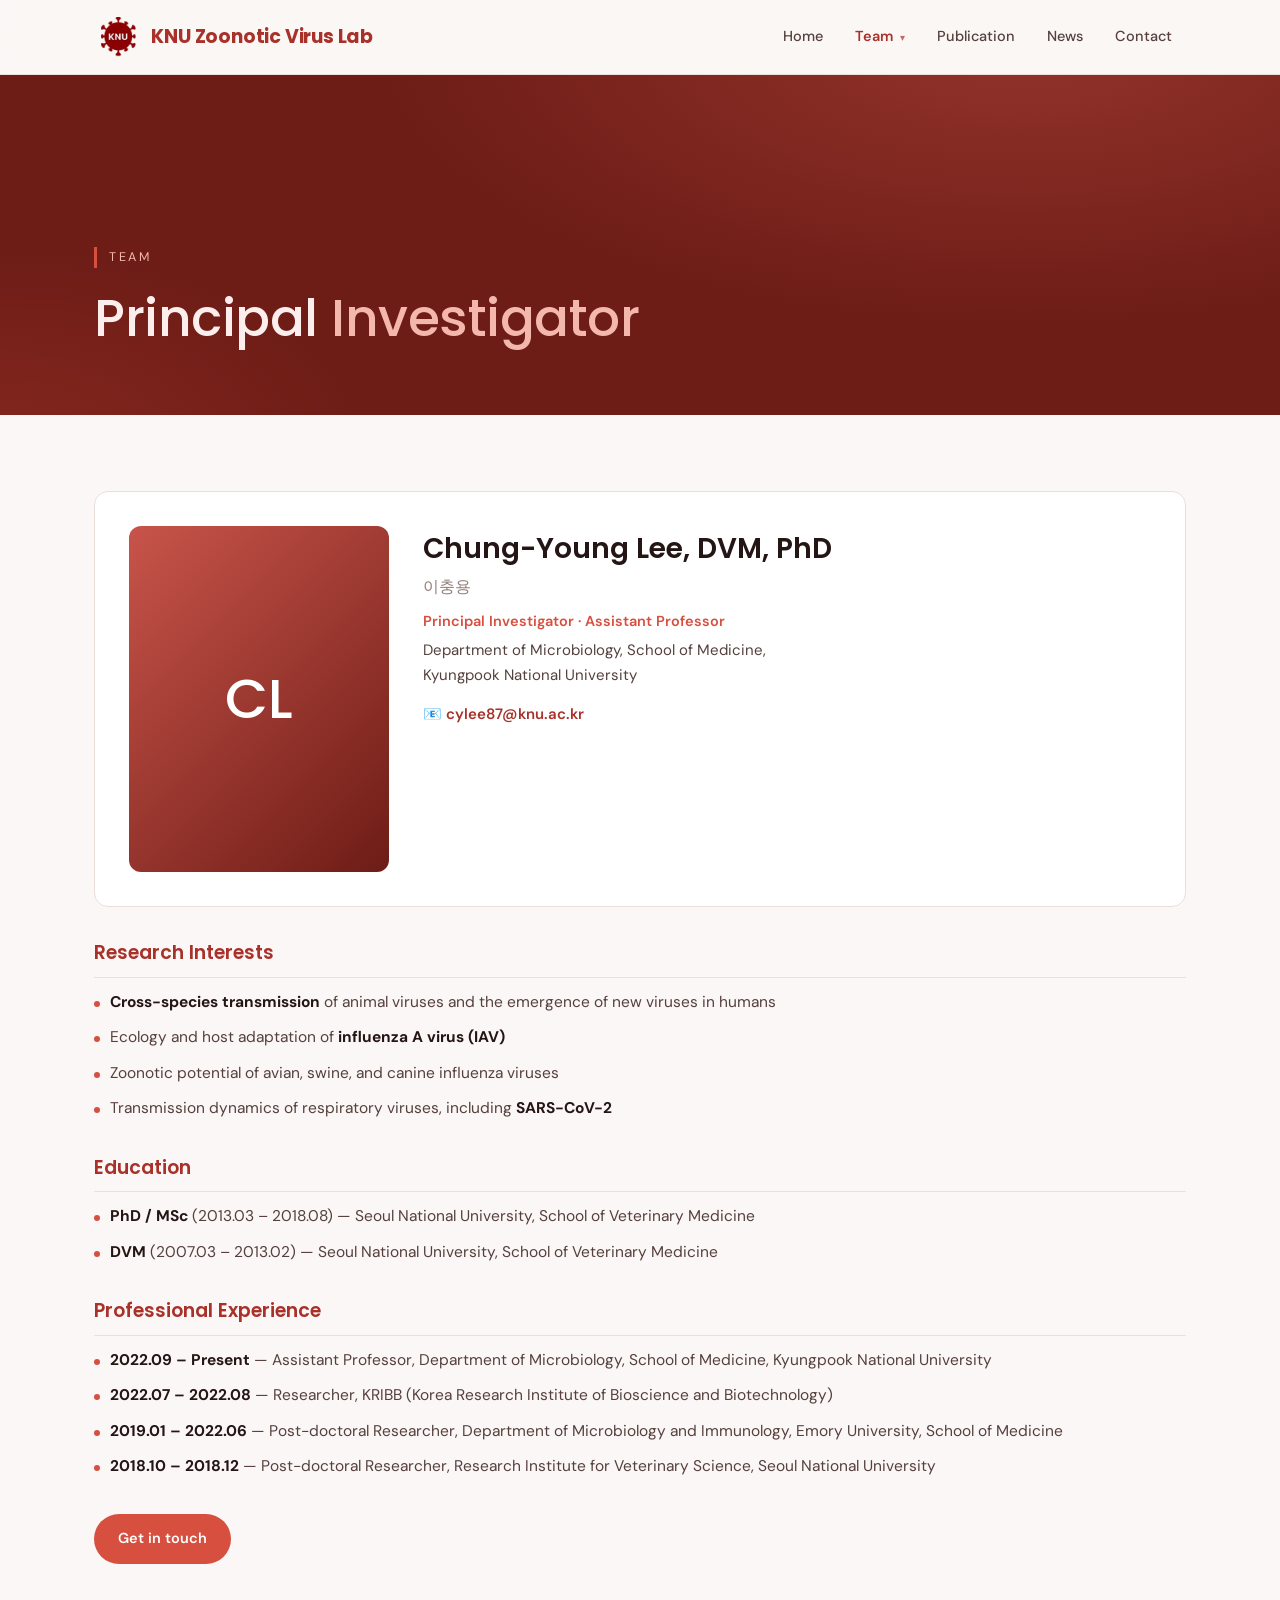
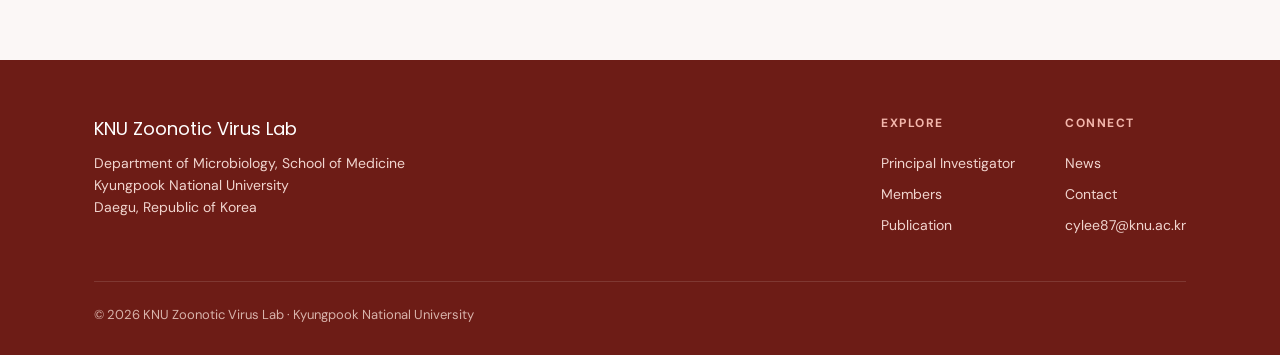
==== about.html @ 6f629515 "Add files via upload" ====
<!DOCTYPE html>
<html lang="en">
<head>
<meta charset="UTF-8">
<meta name="viewport" content="width=device-width, initial-scale=1">
<title>Principal Investigator · KNU Zoonotic Virus Lab</title>
<meta name="description" content="Chung-Young Lee, DVM, PhD — Principal Investigator of the KNU Zoonotic Virus Lab, Department of Microbiology, School of Medicine, Kyungpook National University.">
<link rel="preconnect" href="https://fonts.googleapis.com">
<link rel="preconnect" href="https://fonts.gstatic.com" crossorigin>
<link href="https://fonts.googleapis.com/css2?family=DM+Sans:opsz,wght@9..40,400;9..40,500;9..40,600;9..40,700&family=Poppins:wght@500;600;700&display=swap" rel="stylesheet">
<link rel="icon" type="image/x-icon" href="assets/img/favicon.ico">
<link rel="stylesheet" href="assets/css/styles.css">
</head>
<body>

<header class="site-header">
  <div class="wrap nav">
    <a class="brand" href="index.html">
      <img class="logo" src="assets/img/logo.avif" alt="KNU Zoonotic Virus Lab">
      <span class="brand-name">KNU Zoonotic Virus Lab</span>
    </a>
    <button class="nav-toggle" aria-label="Menu"><span></span><span></span><span></span></button>
    <ul class="nav-links">
      <li><a href="index.html">Home</a></li>
      <li class="has-dropdown">
        <a href="#" class="dropdown-toggle active" aria-haspopup="true" aria-expanded="false">Team <span class="caret" aria-hidden="true">&#9662;</span></a>
        <ul class="dropdown">
          <li><a href="about.html" class="active">Principal Investigator</a></li>
          <li><a href="people.html">Members</a></li>
        </ul>
      </li>
      <li><a href="publications.html">Publication</a></li>
      <li><a href="news.html">News</a></li>
      <li><a href="contact.html">Contact</a></li>
    </ul>
  </div>
</header>

<section class="hero" style="padding-bottom:0">
  <div class="wrap" style="padding-bottom:70px">
    <span class="eyebrow">Team</span>
    <h1 style="font-size:clamp(30px,4.6vw,52px)">Principal <em>Investigator</em></h1>
  </div>
</section>

<section>
  <div class="wrap">
    <div class="pi-card reveal">
      <!-- 사진을 넣으려면 assets/img/pi.jpg 로 저장하고 아래 주석을 사용하세요. -->
      <!-- <div class="pi-photo"><img src="assets/img/pi.jpg" alt="Chung-Young Lee"></div> -->
      <div class="pi-photo">CL</div>
      <div class="pi-info">
        <h2>Chung-Young Lee, DVM, PhD</h2>
        <div class="pi-ko">이충용</div>
        <div class="pi-role">Principal Investigator · Assistant Professor</div>
        <div class="pi-aff">Department of Microbiology, School of Medicine,<br>Kyungpook National University</div>
        <div class="pi-contact">
          <span>📧 <a href="mailto:cylee87@knu.ac.kr">cylee87@knu.ac.kr</a></span>
        </div>
      </div>
    </div>

    <div class="pi-block reveal">
      <h3>Research Interests</h3>
      <ul>
        <li><b>Cross-species transmission</b> of animal viruses and the emergence of new viruses in humans</li>
        <li>Ecology and host adaptation of <b>influenza A virus (IAV)</b></li>
        <li>Zoonotic potential of avian, swine, and canine influenza viruses</li>
        <li>Transmission dynamics of respiratory viruses, including <b>SARS-CoV-2</b></li>
      </ul>
    </div>

    <div class="pi-block reveal">
      <h3>Education</h3>
      <ul>
        <li><b>PhD / MSc</b> (2013.03 – 2018.08) — Seoul National University, School of Veterinary Medicine</li>
        <li><b>DVM</b> (2007.03 – 2013.02) — Seoul National University, School of Veterinary Medicine</li>
      </ul>
    </div>

    <div class="pi-block reveal">
      <h3>Professional Experience</h3>
      <ul>
        <li><b>2022.09 – Present</b> — Assistant Professor, Department of Microbiology, School of Medicine, Kyungpook National University</li>
        <li><b>2022.07 – 2022.08</b> — Researcher, KRIBB (Korea Research Institute of Bioscience and Biotechnology)</li>
        <li><b>2019.01 – 2022.06</b> — Post-doctoral Researcher, Department of Microbiology and Immunology, Emory University, School of Medicine</li>
        <li><b>2018.10 – 2018.12</b> — Post-doctoral Researcher, Research Institute for Veterinary Science, Seoul National University</li>
      </ul>
    </div>

    <p style="margin-top:34px" class="reveal"><a class="btn btn-primary" href="contact.html">Get in touch</a></p>
  </div>
</section>

<footer class="site-footer">
  <div class="wrap">
    <div class="footer-top">
      <div class="footer-brand">
        <div class="name">KNU Zoonotic Virus Lab</div>
        <p>Department of Microbiology, School of Medicine</p>
        <p>Kyungpook National University</p>
        <p>Daegu, Republic of Korea</p>
      </div>
      <div class="footer-links">
        <div class="footer-col">
          <h5>Explore</h5>
          <a href="about.html">Principal Investigator</a>
          <a href="people.html">Members</a>
          <a href="publications.html">Publication</a>
        </div>
        <div class="footer-col">
          <h5>Connect</h5>
          <a href="news.html">News</a>
          <a href="contact.html">Contact</a>
          <a href="mailto:cylee87@knu.ac.kr">cylee87@knu.ac.kr</a>
        </div>
      </div>
    </div>
    <div class="footer-bottom">
      <span>© <span data-year>2026</span> KNU Zoonotic Virus Lab · Kyungpook National University</span>
    </div>
  </div>
</footer>

<script src="assets/js/main.js"></script>
</body>
</html>
---- assets/css/styles.css ----
/* ===========================================================
   KNU Zoonotic Virus Lab (인수공통감염병바이러스 실험실)
   Kyungpook National University — shared styles
   Aesthetic: clean scientific / KNU crimson
   =========================================================== */

:root {
  --paper: #fbf7f6;
  --paper-2: #f4ebe9;
  --ink: #241615;
  --ink-soft: #55403d;
  --muted: #927d79;
  --primary: #a8322a;      /* deep crimson */
  --primary-dk: #6d1c16;   /* dark maroon */
  --primary-lt: #c8544a;   /* mid red */
  --accent: #d64f3f;       /* bright warm red */
  --hi: #f3b7ac;           /* light warm highlight */
  --line: #ecdedb;
  --white: #ffffff;
  --shadow: 0 18px 40px -24px rgba(150, 40, 32, 0.45);
  --radius: 14px;
  --maxw: 1140px;
  --display: "Poppins", system-ui, sans-serif;
  --sans: "DM Sans", system-ui, sans-serif;
}

* { box-sizing: border-box; margin: 0; padding: 0; }

html { scroll-behavior: smooth; }

body {
  font-family: var(--sans);
  color: var(--ink);
  background: var(--paper);
  line-height: 1.65;
  -webkit-font-smoothing: antialiased;
  overflow-x: hidden;
}

a { color: inherit; text-decoration: none; }
img { max-width: 100%; display: block; }

.wrap { width: 100%; max-width: var(--maxw); margin: 0 auto; padding: 0 24px; }

/* ---------- Header / Nav ---------- */
.site-header {
  position: sticky; top: 0; z-index: 100;
  background: rgba(251, 247, 246, 0.9);
  backdrop-filter: saturate(140%) blur(10px);
  border-bottom: 1px solid var(--line);
}
.nav {
  display: flex; align-items: center; justify-content: space-between;
  height: 74px;
}
.brand { display: flex; align-items: center; gap: 12px; }
.brand img.logo { height: 40px; width: auto; }
.brand .brand-name {
  font-family: var(--display); font-weight: 700; font-size: 19px;
  letter-spacing: -.2px; color: var(--primary); white-space: nowrap;
}
@media (max-width: 560px) { .brand .brand-name { font-size: 16px; } }
.brand .name { font-family: var(--display); font-weight: 600; font-size: 16px; line-height: 1.15; letter-spacing: .2px; }
.brand .name small { display: block; font-family: var(--sans); font-weight: 400; font-size: 11px; color: var(--muted); letter-spacing: .5px; text-transform: uppercase; }

.nav-links { display: flex; align-items: center; gap: 4px; list-style: none; }
.nav-links a {
  display: inline-block; padding: 9px 14px; border-radius: 8px;
  font-size: 14.5px; font-weight: 500; color: var(--ink-soft);
  transition: background .18s, color .18s;
}
.nav-links a:hover { background: var(--paper-2); color: var(--primary); }
.nav-links a.active { color: var(--primary); font-weight: 600; }

/* ---------- Nav dropdown (Teams) ---------- */
.has-dropdown { position: relative; }
.dropdown-toggle { cursor: pointer; }
.dropdown-toggle .caret { font-size: 10px; margin-left: 3px; opacity: .7; transition: transform .2s; }
.dropdown {
  position: absolute; top: calc(100% + 10px); left: 0;
  min-width: 230px; list-style: none;
  background: var(--primary-dk); border-radius: 12px; padding: 8px;
  box-shadow: 0 24px 50px -20px rgba(60, 16, 12, 0.5);
  opacity: 0; visibility: hidden; transform: translateY(6px);
  transition: opacity .18s, transform .18s, visibility .18s; z-index: 200;
}
.has-dropdown:hover .dropdown,
.has-dropdown:focus-within .dropdown,
.has-dropdown.open .dropdown { opacity: 1; visibility: visible; transform: translateY(0); }
.has-dropdown:hover .caret,
.has-dropdown.open .caret { transform: rotate(180deg); }
.dropdown li + li { border-top: 1px solid rgba(255,255,255,.1); }
.dropdown a {
  display: block; padding: 14px 16px; border-radius: 8px;
  font-size: 15px; font-weight: 500; color: #f2ded9; white-space: nowrap;
}
.dropdown a:hover { background: rgba(255,255,255,.08); color: #fff; }
.dropdown a.active { color: #fff; font-weight: 600; }

.nav-toggle {
  display: none; background: none; border: 0; cursor: pointer;
  width: 42px; height: 42px; border-radius: 9px;
}
.nav-toggle span { display: block; width: 22px; height: 2px; background: var(--ink); margin: 4px auto; transition: .25s; }

/* ---------- Hero ---------- */
.hero {
  position: relative; overflow: hidden;
  background:
    radial-gradient(1100px 480px at 80% -10%, color-mix(in srgb, var(--primary-lt) 42%, transparent), transparent 60%),
    radial-gradient(700px 380px at 0% 110%, color-mix(in srgb, var(--accent) 22%, transparent), transparent 55%),
    var(--primary-dk);
  color: #fbeeec;
}
.hero .wrap { position: relative; z-index: 2; padding: 92px 24px 104px; }
.hero .eyebrow {
  display: inline-block; font-size: 12.5px; letter-spacing: 2.5px;
  text-transform: uppercase; color: var(--hi); margin-bottom: 22px;
  border-left: 3px solid var(--accent); padding-left: 12px;
}
.hero h1 {
  font-family: var(--display); font-weight: 500;
  font-size: clamp(34px, 5.4vw, 60px); line-height: 1.06;
  letter-spacing: -.5px; max-width: 20ch;
}
.hero h1 em { font-style: normal; color: var(--hi); }
.hero .subko {
  margin-top: 14px; font-family: var(--sans); font-weight: 600;
  font-size: clamp(18px, 2.4vw, 24px); color: #f3d3cd; letter-spacing: 1px;
}
.hero p.lead {
  margin-top: 24px; max-width: 60ch; font-size: 17.5px;
  color: #f1d5cf;
}
.hero p.lead + p.lead { margin-top: 14px; }
.hero-cta { margin-top: 36px; display: flex; gap: 14px; flex-wrap: wrap; }

/* decorative helix / neuron lines */
.helix {
  position: absolute; inset: 0; z-index: 1; opacity: .5;
  pointer-events: none; color: var(--hi);
}

.btn {
  display: inline-flex; align-items: center; gap: 8px;
  padding: 13px 24px; border-radius: 999px; font-weight: 600; font-size: 14.5px;
  transition: transform .15s, box-shadow .15s, background .15s;
}
.btn-primary { background: var(--accent); color: #fff; }
.btn-primary:hover { transform: translateY(-2px); box-shadow: 0 12px 24px -12px rgba(150,40,32,.55); }
.btn-ghost { border: 1px solid rgba(255,255,255,.4); color: #fbeeec; }
.btn-ghost:hover { background: rgba(255,255,255,.1); }

/* ---------- Split hero (home) ---------- */
.hero-split {
  position: relative; overflow: hidden;
  background:
    linear-gradient(180deg, var(--white), var(--paper));
}
.hero-split::before {
  content: ""; position: absolute; inset: 0; z-index: 0; pointer-events: none;
  background-image:
    linear-gradient(color-mix(in srgb, var(--primary) 6%, transparent) 1px, transparent 1px),
    linear-gradient(90deg, color-mix(in srgb, var(--primary) 6%, transparent) 1px, transparent 1px);
  background-size: 46px 46px;
  -webkit-mask-image: radial-gradient(120% 80% at 50% 0%, #000 40%, transparent 90%);
  mask-image: radial-gradient(120% 80% at 50% 0%, #000 40%, transparent 90%);
}
.hero-split-inner {
  position: relative; z-index: 1;
  display: grid; grid-template-columns: 1.15fr 0.85fr; gap: 56px;
  align-items: center; padding: 84px 24px 96px;
}
.hero-copy .eyebrow {
  display: inline-block; font-size: 12.5px; letter-spacing: 2px;
  text-transform: uppercase; font-weight: 600; color: var(--primary-lt);
  background: color-mix(in srgb, var(--primary-lt) 12%, transparent);
  border-radius: 999px; padding: 8px 16px; margin-bottom: 24px;
}
.hero-copy h1 {
  font-family: var(--display); font-weight: 700;
  font-size: clamp(34px, 5vw, 58px); line-height: 1.05;
  letter-spacing: -.5px; color: var(--ink); max-width: 14ch;
}
.hero-copy h1 .grad {
  background: linear-gradient(100deg, var(--primary-lt) 15%, #d64f3f 95%);
  -webkit-background-clip: text; background-clip: text; color: transparent;
}
.hero-copy .subko {
  margin-top: 14px; font-family: var(--sans); font-weight: 600;
  font-size: clamp(19px, 2.4vw, 26px); color: var(--muted); letter-spacing: 1px;
}
.hero-copy p.lead { margin-top: 22px; max-width: 52ch; font-size: 17.5px; color: var(--ink-soft); }
.hero-copy p.lead + p.lead { margin-top: 14px; }

.hero-panel {
  background: var(--white); border: 1px solid var(--line);
  border-radius: 18px; padding: 12px;
  box-shadow: 0 30px 60px -30px rgba(150, 40, 32, 0.35);
}
.ql-row {
  display: flex; align-items: center; justify-content: space-between; gap: 16px;
  padding: 20px 22px; border-radius: 12px;
  font-size: 17px; font-weight: 600; color: var(--ink);
  transition: background .18s, color .18s, transform .18s;
}
.ql-row + .ql-row { border-top: 1px solid var(--line); }
.ql-row .arw { color: var(--muted); font-size: 18px; transition: transform .18s, color .18s; }
.ql-row:hover { background: var(--paper-2); }
.ql-row:hover .arw { transform: translateX(4px); color: var(--primary); }
.ql-row.active {
  background: linear-gradient(100deg, var(--primary) 0%, #c8544a 100%);
  color: #fff; border-top-color: transparent;
}
.ql-row.active + .ql-row { border-top-color: transparent; }
.ql-row.active .arw { color: rgba(255,255,255,.85); }
.ql-row.active:hover { transform: translateY(-1px); }

/* ---------- Sections ---------- */
section { padding: 76px 0; }
.section-head { margin-bottom: 40px; max-width: 64ch; }
.section-head .kicker {
  font-size: 12.5px; letter-spacing: 2.2px; text-transform: uppercase;
  color: var(--accent); font-weight: 600;
}
.section-head h2 {
  font-family: var(--display); font-weight: 500; letter-spacing: -.4px;
  font-size: clamp(26px, 3.6vw, 40px); line-height: 1.12; margin-top: 10px;
}
.section-head p { margin-top: 14px; color: var(--ink-soft); font-size: 17px; }
.alt-bg { background: var(--paper-2); }

/* ---------- Cards / grids ---------- */
.grid { display: grid; gap: 22px; }
.grid-3 { grid-template-columns: repeat(3, 1fr); }
.grid-2 { grid-template-columns: repeat(2, 1fr); }

.card {
  background: var(--white); border: 1px solid var(--line);
  border-radius: var(--radius); padding: 28px;
  transition: transform .18s, box-shadow .18s, border-color .18s;
}
.card:hover { transform: translateY(-4px); box-shadow: var(--shadow); border-color: transparent; }
.card .icon {
  width: 52px; height: 52px; border-radius: 14px; margin-bottom: 20px;
  display: grid; place-items: center;
}
.card .icon svg { width: 26px; height: 26px; }
.card .icon.i-indigo { background: #fbeae7; color: #c8544a; }
.card .icon.i-green  { background: #fdeee0; color: #d97a2f; }
.card .icon.i-blue   { background: #e9f1fb; color: var(--primary-lt); }
.card h3 { font-family: var(--display); font-weight: 600; font-size: 20px; margin-bottom: 10px; }
.card .num { font-family: var(--display); font-size: 13px; color: var(--accent); font-weight: 600; letter-spacing: 1px; }
.card p { color: var(--ink-soft); font-size: 15px; }

/* ---------- Quick links (home) ---------- */
.quick-links { display: flex; flex-wrap: wrap; gap: 12px; margin-top: 36px; }
.quick-links a {
  display: inline-flex; align-items: center; gap: 8px;
  font-size: 14.5px; font-weight: 600; color: #fbeeec;
  border: 1px solid rgba(255,255,255,.28); border-radius: 999px;
  padding: 9px 18px; transition: background .18s, border-color .18s;
}
.quick-links a:hover { background: rgba(255,255,255,.12); border-color: rgba(255,255,255,.5); }
.quick-links a .arw { color: var(--hi); }

/* ---------- About / prose blocks ---------- */
.prose-block { margin-bottom: 14px; }
.prose-block h3 { font-family: var(--display); font-weight: 600; color: var(--primary); font-size: 22px; margin-bottom: 8px; }
.prose-block p { color: var(--ink-soft); font-size: 16.5px; }
.focus-list { list-style: none; display: grid; gap: 14px; }
.focus-list li {
  background: var(--white); border: 1px solid var(--line); border-left: 4px solid var(--primary);
  border-radius: 10px; padding: 16px 20px; font-size: 15.5px; color: var(--ink-soft);
}
.focus-list li b { color: var(--ink); }

/* ---------- PI profile ---------- */
.pi-card {
  display: grid; grid-template-columns: 260px 1fr; gap: 34px;
  background: var(--white); border: 1px solid var(--line);
  border-radius: var(--radius); padding: 34px; align-items: start;
}
.pi-photo {
  aspect-ratio: 3/4; border-radius: 12px; overflow: hidden;
  background: linear-gradient(135deg, var(--primary-lt), var(--primary-dk));
  display: grid; place-items: center; color: #fff;
  font-family: var(--display); font-size: 56px; font-weight: 500;
}
.pi-photo img { width: 100%; height: 100%; object-fit: cover; }
.pi-info h2 { font-family: var(--display); font-weight: 600; font-size: 28px; }
.pi-info .pi-ko { color: var(--muted); font-size: 16px; margin-top: 2px; }
.pi-info .pi-role { color: var(--accent); font-weight: 600; font-size: 14.5px; margin: 10px 0 4px; }
.pi-info .pi-aff { color: var(--ink-soft); font-size: 15px; }
.pi-info .pi-contact { margin-top: 14px; display: grid; gap: 4px; font-size: 15px; }
.pi-info .pi-contact a { color: var(--primary); font-weight: 600; }
.pi-block { margin-top: 30px; }
.pi-block h3 {
  font-family: var(--display); font-weight: 600; color: var(--primary);
  font-size: 19px; margin-bottom: 12px;
  padding-bottom: 8px; border-bottom: 1px solid var(--line);
}
.pi-block ul { list-style: none; display: grid; gap: 10px; }
.pi-block ul li { font-size: 15.5px; color: var(--ink-soft); padding-left: 16px; position: relative; }
.pi-block ul li::before { content: ""; position: absolute; left: 0; top: 11px; width: 6px; height: 6px; border-radius: 50%; background: var(--accent); }
.pi-block ul li b { color: var(--ink); }

/* ---------- Members ---------- */
.member-section-title {
  font-family: var(--display); font-weight: 600; font-size: 22px;
  color: var(--primary); margin: 44px 0 22px; display: flex; align-items: center; gap: 10px;
}
.member-section-title:first-child { margin-top: 0; }
.member-grid { display: grid; grid-template-columns: repeat(3,1fr); gap: 22px; }
.member {
  background: var(--white); border: 1px solid var(--line); border-radius: var(--radius);
  overflow: hidden; transition: transform .18s, box-shadow .18s;
}
.member:hover { transform: translateY(-4px); box-shadow: var(--shadow); }
.member .photo {
  aspect-ratio: 1/1; display: grid; place-items: center;
  background: linear-gradient(135deg, var(--primary-lt), var(--primary-dk));
  color: #fff; font-family: var(--display); font-size: 44px; font-weight: 500;
}
.member .photo img { width: 100%; height: 100%; object-fit: cover; }
.member .body { padding: 20px; }
.member .body h4 { font-family: var(--display); font-size: 19px; font-weight: 600; }
.member .role { color: var(--accent); font-weight: 600; font-size: 13.5px; margin: 2px 0 10px; }
.member .body p { font-size: 13.5px; color: var(--ink-soft); line-height: 1.5; }
.member .body a { color: var(--primary); font-weight: 600; word-break: break-all; }
.member ul { list-style: none; margin-top: 10px; display: grid; gap: 4px; }
.member ul li { font-size: 12.8px; color: var(--muted); padding-left: 12px; position: relative; }
.member ul li::before { content: "\00B7"; position: absolute; left: 0; color: var(--accent); }

.alumni-box { background: var(--white); border: 1px solid var(--line); border-radius: var(--radius); padding: 26px 30px; }
.alumni-box li { padding: 8px 0; border-bottom: 1px dashed var(--line); font-size: 15px; color: var(--ink-soft); list-style: none; }
.alumni-box li:last-child { border: 0; }

/* ---------- Publications ---------- */
.pub-note { font-size: 14px; color: var(--muted); margin-bottom: 28px; }
.pub-year {
  font-family: var(--display); font-weight: 600; font-size: 24px; color: var(--primary);
  margin: 40px 0 6px; padding-bottom: 8px; border-bottom: 2px solid var(--line);
}
.pub-year:first-of-type { margin-top: 0; }
.pub-list { list-style: none; }
.pub {
  display: grid; grid-template-columns: 54px 1fr; gap: 20px;
  padding: 22px 0; border-bottom: 1px solid var(--line);
}
.pub .idx {
  font-family: var(--display); font-size: 24px; color: var(--accent); font-weight: 500; line-height: 1;
}
.pub h3 { font-family: var(--display); font-weight: 600; font-size: 18px; line-height: 1.35; margin-bottom: 8px; }
.pub h3 a:hover { color: var(--primary); text-decoration: underline; }
.pub .authors { font-size: 14px; color: var(--ink-soft); }
.pub .authors b { color: var(--ink); }
.pub .meta { margin-top: 8px; display: flex; flex-wrap: wrap; gap: 8px; align-items: center; }
.pub .venue { font-size: 13px; font-weight: 600; color: var(--primary); background: var(--paper-2); padding: 3px 12px; border-radius: 999px; }
.pub .impact { font-size: 12.5px; font-weight: 600; padding: 3px 11px; border-radius: 999px; }
.pub .impact-high { color: #2f9e78; background: #e8f6f0; }   /* IF ≥ 5 */
.pub .impact-low  { color: #c8544a; background: #fbeae7; }   /* IF < 5 */

/* ---------- Pagination ---------- */
.pager { display: flex; justify-content: center; align-items: center; gap: 6px; margin-top: 46px; flex-wrap: wrap; }
.pager a, .pager span {
  min-width: 42px; height: 42px; padding: 0 14px;
  display: inline-flex; align-items: center; justify-content: center;
  font-size: 14px; font-weight: 600; border-radius: 10px;
  border: 1px solid var(--line); background: var(--white); color: var(--ink-soft);
  transition: border-color .15s, color .15s, background .15s;
}
.pager a:hover { border-color: var(--primary); color: var(--primary); }
.pager .current { background: var(--primary); color: #fff; border-color: var(--primary); }
.pager .disabled { opacity: .4; }

/* ---------- Contact ---------- */
.contact-grid { display: grid; grid-template-columns: 1.1fr 1fr; gap: 40px; align-items: start; }
.contact-item { display: flex; gap: 14px; padding: 16px 0; border-bottom: 1px solid var(--line); }
.contact-item .ic { font-size: 22px; flex: none; }
.contact-item .k { font-size: 12.5px; text-transform: uppercase; letter-spacing: 1.4px; color: var(--muted); }
.contact-item .v { font-size: 16px; color: var(--ink); }
.contact-item .v a { color: var(--primary); font-weight: 600; }
.map-card { border-radius: var(--radius); overflow: hidden; border: 1px solid var(--line); min-height: 320px; }
.map-card iframe { width: 100%; height: 100%; min-height: 320px; border: 0; }

/* ---------- Footer ---------- */
.site-footer {
  background: var(--primary-dk); color: #f1d5cf; padding: 54px 0 30px; margin-top: 20px;
}
.footer-top { display: flex; justify-content: space-between; gap: 30px; flex-wrap: wrap; }
.footer-brand { max-width: 420px; }
.footer-brand .name { font-family: var(--display); font-size: 18px; color: #fff; margin-bottom: 8px; white-space: nowrap; }
.footer-brand p { font-size: 14px; line-height: 1.6; }
.footer-links { display: flex; gap: 50px; flex-wrap: wrap; }
.footer-col h5 { font-size: 12px; letter-spacing: 1.5px; text-transform: uppercase; color: var(--hi); margin-bottom: 14px; }
.footer-col a { display: block; font-size: 14px; padding: 4px 0; color: #f1d5cf; }
.footer-col a:hover { color: #fff; }
.footer-bottom {
  margin-top: 40px; padding-top: 22px; border-top: 1px solid rgba(255,255,255,.12);
  display: flex; justify-content: space-between; gap: 16px; flex-wrap: wrap;
  font-size: 13px; color: #d8b3ab;
}

/* ---------- Reveal animation ---------- */
.reveal { opacity: 0; transform: translateY(18px); transition: opacity .6s ease, transform .6s ease; }
.reveal.in { opacity: 1; transform: none; }

/* ---------- Responsive ---------- */
@media (max-width: 900px) {
  .grid-3, .member-grid { grid-template-columns: repeat(2,1fr); }
  .contact-grid { grid-template-columns: 1fr; }
  .pi-card { grid-template-columns: 200px 1fr; gap: 26px; }
}
@media (max-width: 720px) {
  .nav-toggle { display: block; }
  .nav-links {
    position: absolute; top: 74px; left: 0; right: 0;
    flex-direction: column; align-items: stretch; gap: 0;
    background: var(--paper); border-bottom: 1px solid var(--line);
    padding: 8px 16px 16px; display: none;
  }
  .nav-links.open { display: flex; }
  .nav-links a { padding: 12px 10px; border-radius: 8px; }
  /* dropdown becomes an inline, expandable sub-list on mobile */
  .dropdown {
    position: static; min-width: 0; opacity: 1; visibility: visible;
    transform: none; box-shadow: none; background: transparent;
    padding: 0 0 4px 12px; display: none;
  }
  .has-dropdown.open .dropdown { display: block; }
  .dropdown li + li { border-top: 0; }
  .dropdown a { color: var(--ink-soft); padding: 10px 10px; }
  .dropdown a:hover { background: var(--paper-2); color: var(--primary); }
  .dropdown a.active { color: var(--primary); }
  .grid-3, .grid-2, .member-grid { grid-template-columns: 1fr; }
  .pi-card { grid-template-columns: 1fr; }
  .pi-photo { max-width: 220px; }
  .footer-top { flex-direction: column; }
  section { padding: 56px 0; }
  .brand .name { font-size: 14px; }
  .brand img.logo { height: 34px; }
}

/* ---------- News (card grid) ---------- */
.news-grid { display: grid; grid-template-columns: repeat(2, 1fr); gap: 26px; }
.news-card {
  background: var(--white); border: 1px solid var(--line);
  border-radius: var(--radius); overflow: hidden;
  display: flex; flex-direction: column;
  transition: transform .18s, box-shadow .18s, border-color .18s;
}
.news-card:hover { transform: translateY(-5px); box-shadow: var(--shadow); border-color: transparent; }
.news-card .thumb {
  position: relative; aspect-ratio: 16/10;
  background: var(--primary-dk) center/cover no-repeat;
  display: flex; align-items: flex-end;
}
.news-card .thumb::after {
  content: ""; position: absolute; inset: 0;
  background: linear-gradient(180deg, rgba(60,16,12,.05) 0%, rgba(60,16,12,.30) 45%, rgba(60,16,12,.86) 100%);
}
.news-card .thumb .ov { position: relative; z-index: 2; padding: 22px; color: #fff; width: 100%; }
.news-card .thumb .ov .d {
  font-size: 12px; letter-spacing: 1.6px; text-transform: uppercase;
  font-weight: 600; color: #f0c4bb; margin-bottom: 6px;
}
.news-card .thumb .ov h2 {
  font-family: var(--display); font-weight: 600; line-height: 1.14;
  font-size: clamp(19px, 2.3vw, 25px); letter-spacing: -.3px;
}
.news-card .body { padding: 18px 22px 24px; }
.news-card .body p { color: var(--ink-soft); font-size: 15px; line-height: 1.65; margin-bottom: 8px; }
.news-card .body p:last-child { margin-bottom: 0; }
@media (max-width: 760px) { .news-grid { grid-template-columns: 1fr; } }

/* ---------- News post gallery (multiple images) ---------- */
.post-gallery { display: grid; grid-template-columns: repeat(3, 1fr); gap: 8px; margin-top: 14px; }
.post-gallery img {
  width: 100%; aspect-ratio: 1/1; object-fit: cover; display: block;
  border-radius: 8px; border: 1px solid var(--line); transition: opacity .15s;
}
.post-gallery a:hover img { opacity: .85; }
@media (max-width: 760px) { .post-gallery { grid-template-columns: repeat(2, 1fr); } }

/* ---------- Home: latest news list ---------- */
.news-list { list-style: none; margin-top: 8px; }
.news-list li {
  display: flex; gap: 16px; align-items: baseline;
  padding: 13px 0; border-bottom: 1px solid var(--line);
}
.news-list .date {
  flex: 0 0 auto; min-width: 96px; font-size: 13px; font-weight: 600;
  color: var(--primary-lt); letter-spacing: .3px;
}
.news-list .txt { font-size: 15.5px; color: var(--ink); }
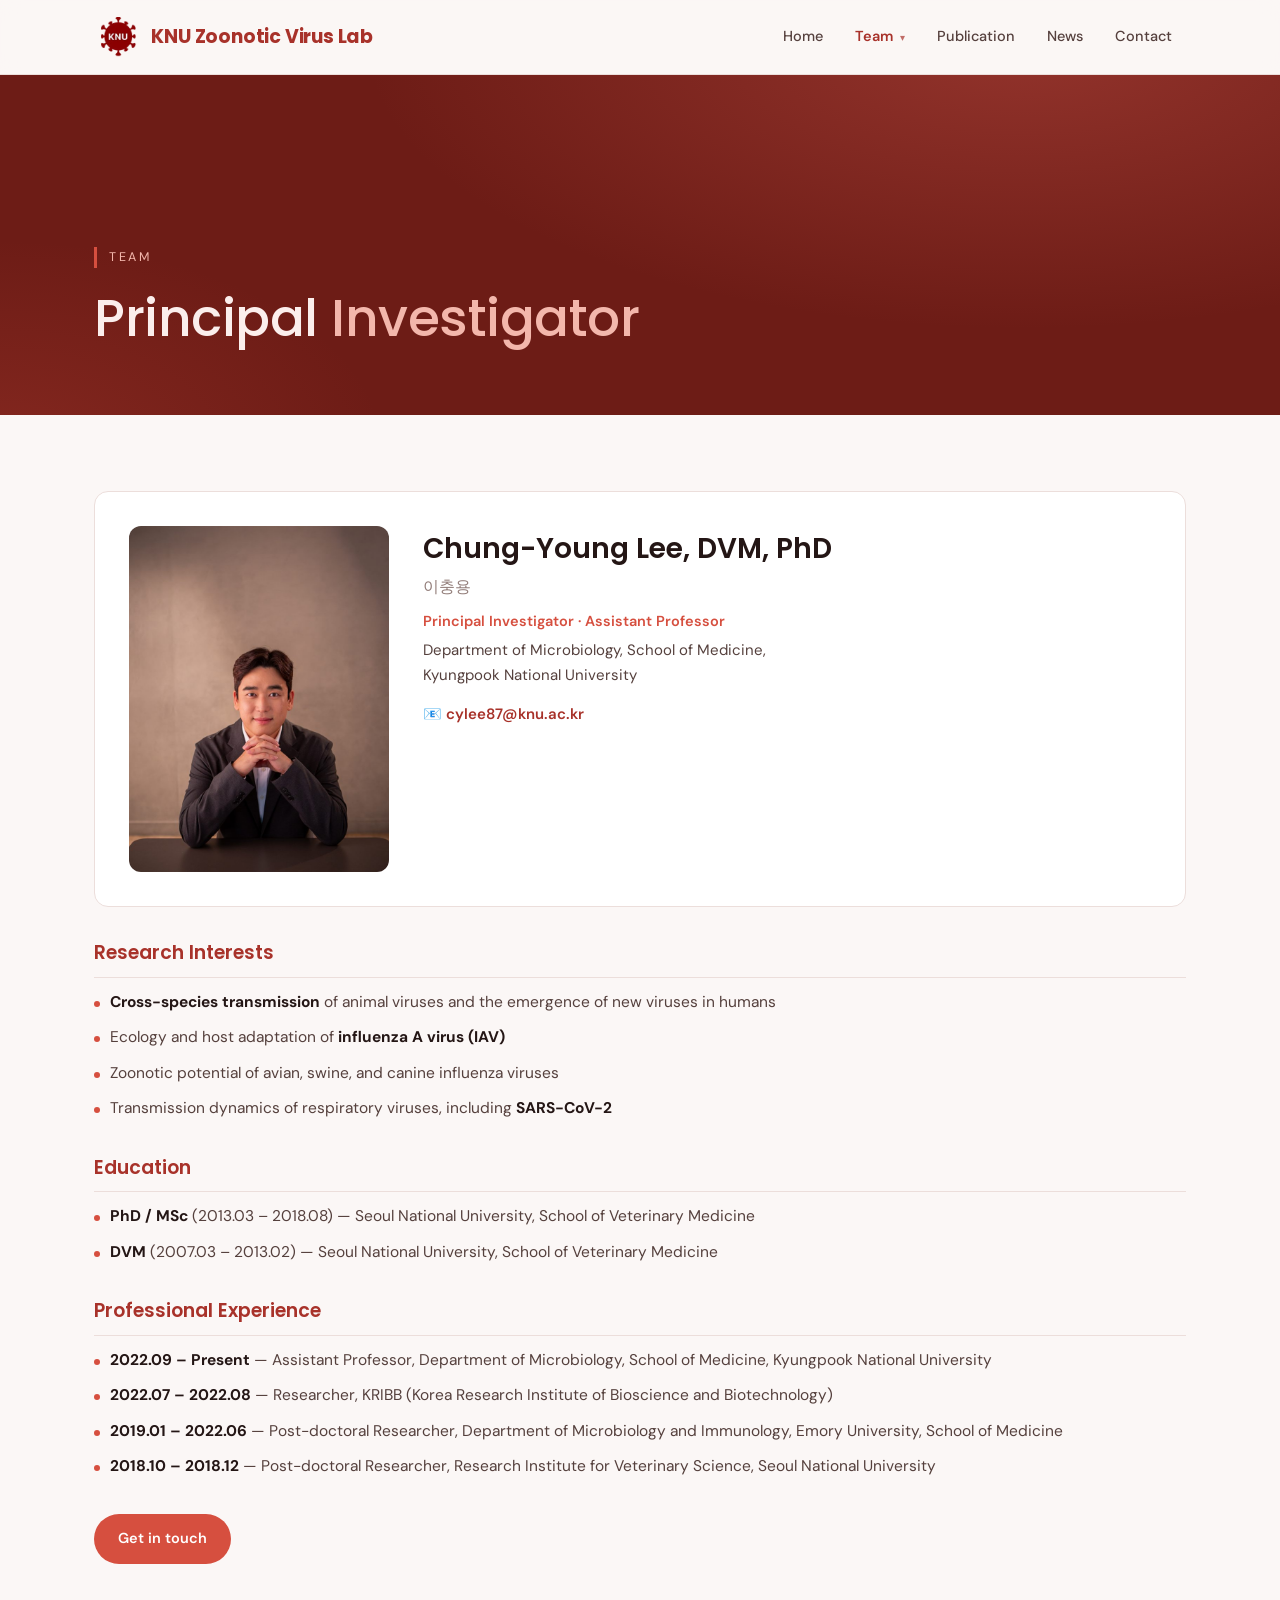
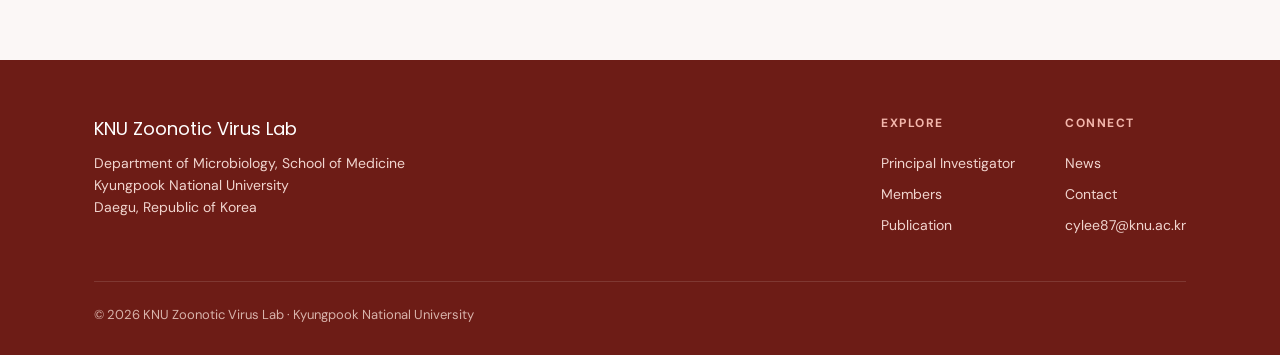
==== commit 9fedc8d3: "pi사진 추가" ====
--- a/about.html
+++ b/about.html
@@ -46,9 +46,7 @@
 <section>
   <div class="wrap">
     <div class="pi-card reveal">
-      <!-- 사진을 넣으려면 assets/img/pi.jpg 로 저장하고 아래 주석을 사용하세요. -->
-      <!-- <div class="pi-photo"><img src="assets/img/pi.jpg" alt="Chung-Young Lee"></div> -->
-      <div class="pi-photo">CL</div>
+      <div class="pi-photo"><img src="assets/img/pi.jpg" alt="Chung-Young Lee"></div>
       <div class="pi-info">
         <h2>Chung-Young Lee, DVM, PhD</h2>
         <div class="pi-ko">이충용</div>
--- a/assets/css/styles.css
+++ b/assets/css/styles.css
@@ -170,6 +170,25 @@
   position: relative; z-index: 1;
   display: grid; grid-template-columns: 1.15fr 0.85fr; gap: 56px;
   align-items: center; padding: 84px 24px 96px;
+}
+
+/* decorative influenza virus particles floating in the hero background */
+.hero-virus-bg { position: absolute; inset: 0; z-index: 0; overflow: hidden; pointer-events: none; }
+.hero-virus-bg .virus { position: absolute; animation: virus-float ease-in-out infinite; }
+.hero-virus-bg .v1 { width: 128px; top: 4%; right: 5%; color: var(--primary-lt); opacity: .16; animation-duration: 11s; }
+.hero-virus-bg .v2 { width: 76px; top: 52%; right: 24%; color: var(--accent); opacity: .13; animation-duration: 8s; animation-delay: -2s; }
+.hero-virus-bg .v3 { width: 56px; top: 16%; left: 3%; color: var(--hi); opacity: .18; animation-duration: 10s; animation-delay: -4s; }
+.hero-virus-bg .v4 { width: 96px; bottom: 3%; left: 20%; color: var(--primary); opacity: .12; animation-duration: 12s; animation-delay: -6s; }
+.hero-virus-bg .v5 { width: 44px; bottom: 20%; right: 42%; color: var(--accent); opacity: .14; animation-duration: 7s; animation-delay: -1s; }
+@keyframes virus-float {
+  0%, 100% { transform: translateY(0) rotate(0deg); }
+  50% { transform: translateY(-16px) rotate(10deg); }
+}
+@media (max-width: 720px) {
+  .hero-virus-bg .v3, .hero-virus-bg .v5 { display: none; }
+}
+@media (prefers-reduced-motion: reduce) {
+  .hero-virus-bg .virus { animation: none; }
 }
 .hero-copy .eyebrow {
   display: inline-block; font-size: 12.5px; letter-spacing: 2px;
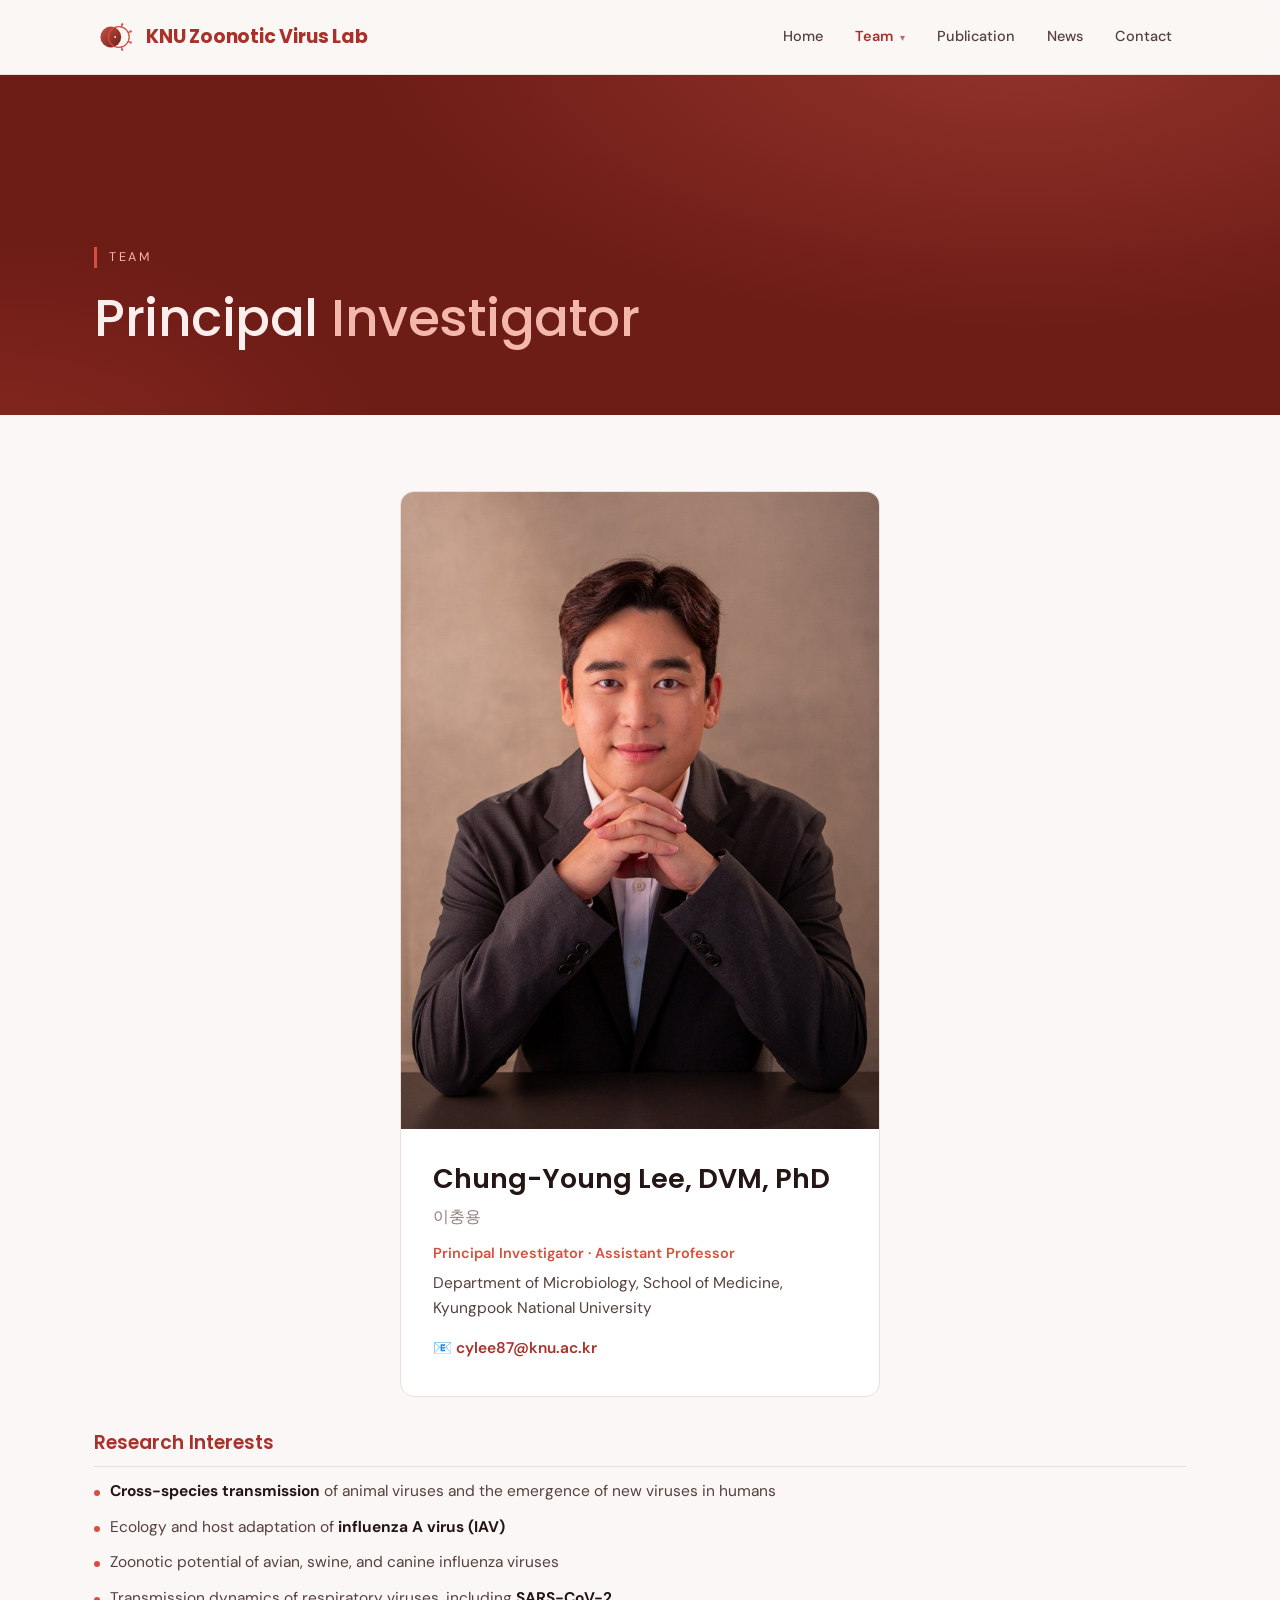
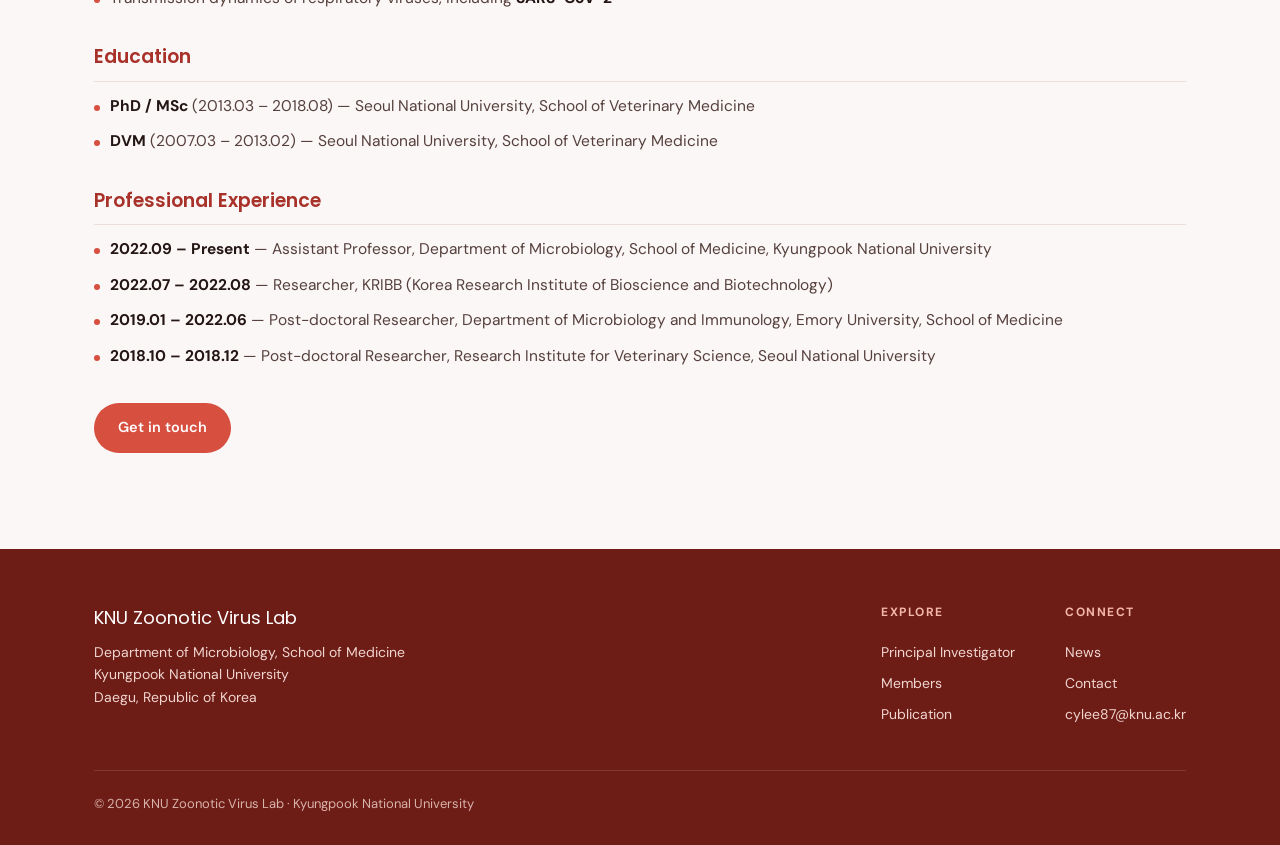
==== commit d9645a48: "로고 수정" ====
--- a/about.html
+++ b/about.html
@@ -16,7 +16,7 @@
 <header class="site-header">
   <div class="wrap nav">
     <a class="brand" href="index.html">
-      <img class="logo" src="assets/img/logo.avif" alt="KNU Zoonotic Virus Lab">
+      <img class="logo" src="assets/img/logo.svg" alt="KNU Zoonotic Virus Lab">
       <span class="brand-name">KNU Zoonotic Virus Lab</span>
     </a>
     <button class="nav-toggle" aria-label="Menu"><span></span><span></span><span></span></button>
--- a/assets/css/styles.css
+++ b/assets/css/styles.css
@@ -294,24 +294,27 @@
 }
 .focus-list li b { color: var(--ink); }
 
-/* ---------- PI profile ---------- */
+/* ---------- PI profile (matches the .member card format) ---------- */
 .pi-card {
-  display: grid; grid-template-columns: 260px 1fr; gap: 34px;
+  max-width: 480px; margin: 0 auto;
   background: var(--white); border: 1px solid var(--line);
-  border-radius: var(--radius); padding: 34px; align-items: start;
-}
+  border-radius: var(--radius); overflow: hidden;
+  transition: transform .18s, box-shadow .18s;
+}
+.pi-card:hover { transform: translateY(-4px); box-shadow: var(--shadow); }
 .pi-photo {
-  aspect-ratio: 3/4; border-radius: 12px; overflow: hidden;
+  aspect-ratio: 3/4;
   background: linear-gradient(135deg, var(--primary-lt), var(--primary-dk));
   display: grid; place-items: center; color: #fff;
   font-family: var(--display); font-size: 56px; font-weight: 500;
 }
 .pi-photo img { width: 100%; height: 100%; object-fit: cover; }
-.pi-info h2 { font-family: var(--display); font-weight: 600; font-size: 28px; }
+.pi-info { padding: 28px 32px 34px; }
+.pi-info h2 { font-family: var(--display); font-weight: 600; font-size: 27px; }
 .pi-info .pi-ko { color: var(--muted); font-size: 16px; margin-top: 2px; }
-.pi-info .pi-role { color: var(--accent); font-weight: 600; font-size: 14.5px; margin: 10px 0 4px; }
-.pi-info .pi-aff { color: var(--ink-soft); font-size: 15px; }
-.pi-info .pi-contact { margin-top: 14px; display: grid; gap: 4px; font-size: 15px; }
+.pi-info .pi-role { color: var(--accent); font-weight: 600; font-size: 14.5px; margin: 12px 0 5px; }
+.pi-info .pi-aff { color: var(--ink-soft); font-size: 15.5px; }
+.pi-info .pi-contact { margin-top: 14px; display: grid; gap: 4px; font-size: 15.5px; }
 .pi-info .pi-contact a { color: var(--primary); font-weight: 600; }
 .pi-block { margin-top: 30px; }
 .pi-block h3 {
@@ -429,7 +432,6 @@
 @media (max-width: 900px) {
   .grid-3, .member-grid { grid-template-columns: repeat(2,1fr); }
   .contact-grid { grid-template-columns: 1fr; }
-  .pi-card { grid-template-columns: 200px 1fr; gap: 26px; }
 }
 @media (max-width: 720px) {
   .nav-toggle { display: block; }
@@ -453,8 +455,6 @@
   .dropdown a:hover { background: var(--paper-2); color: var(--primary); }
   .dropdown a.active { color: var(--primary); }
   .grid-3, .grid-2, .member-grid { grid-template-columns: 1fr; }
-  .pi-card { grid-template-columns: 1fr; }
-  .pi-photo { max-width: 220px; }
   .footer-top { flex-direction: column; }
   section { padding: 56px 0; }
   .brand .name { font-size: 14px; }
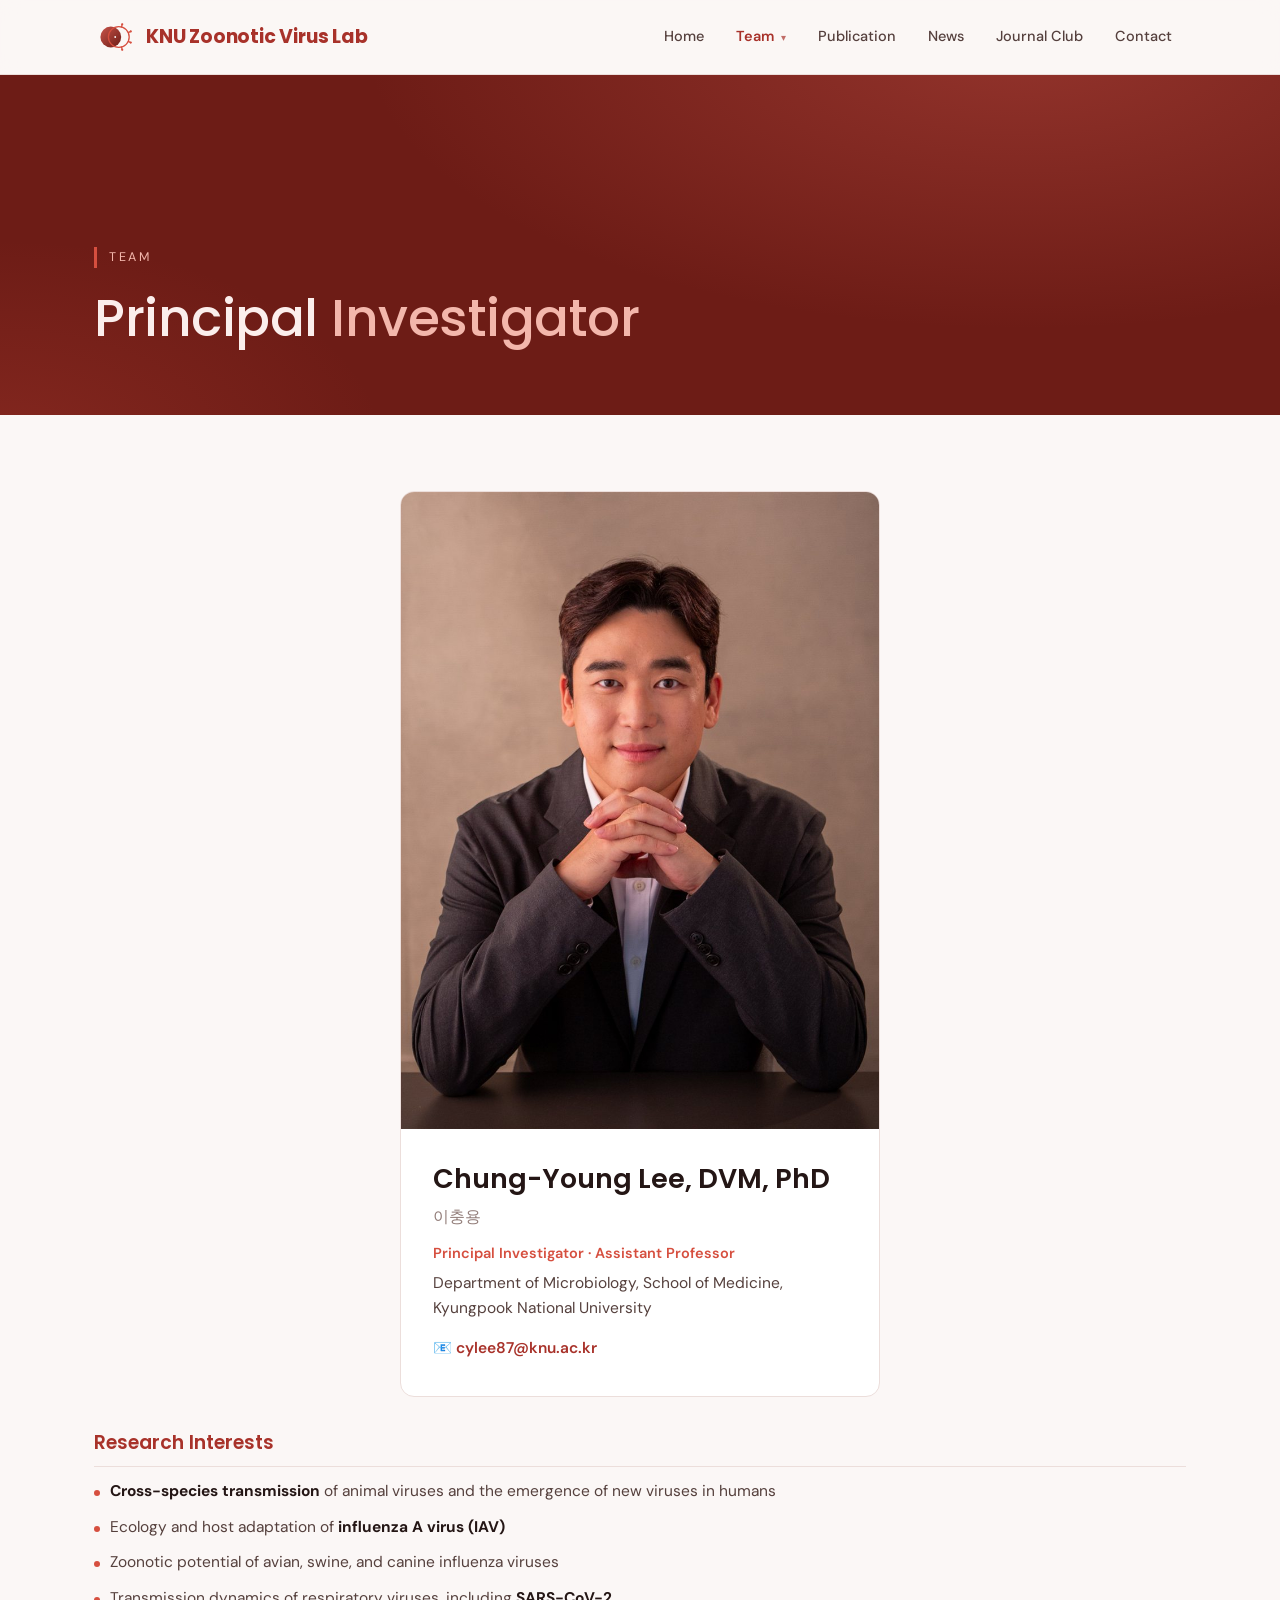
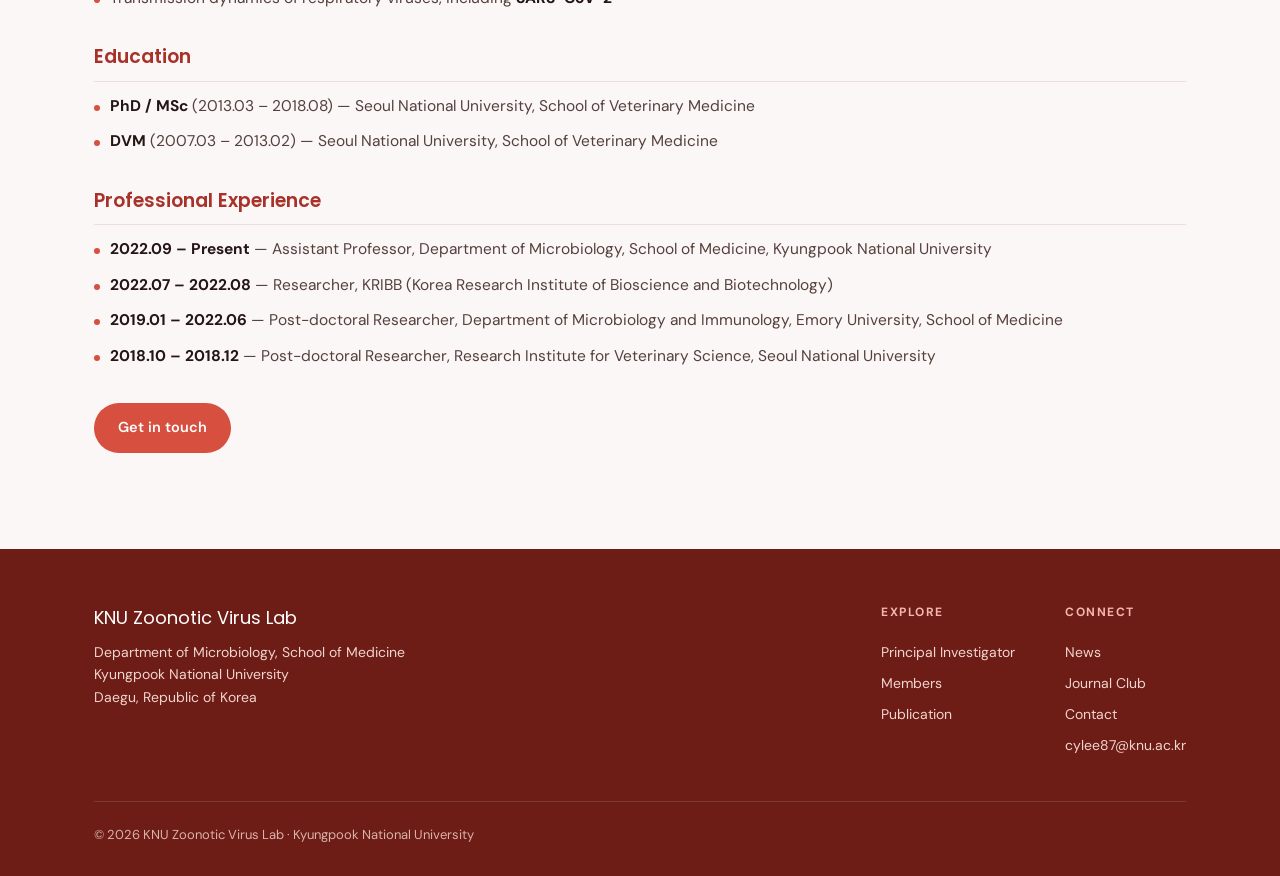
==== commit 3baa20a9: "저널클럽 추가" ====
--- a/about.html
+++ b/about.html
@@ -31,6 +31,7 @@
       </li>
       <li><a href="publications.html">Publication</a></li>
       <li><a href="news.html">News</a></li>
+      <li><a href="journal-club.html">Journal Club</a></li>
       <li><a href="contact.html">Contact</a></li>
     </ul>
   </div>
@@ -109,6 +110,7 @@
         <div class="footer-col">
           <h5>Connect</h5>
           <a href="news.html">News</a>
+          <a href="journal-club.html">Journal Club</a>
           <a href="contact.html">Contact</a>
           <a href="mailto:cylee87@knu.ac.kr">cylee87@knu.ac.kr</a>
         </div>
--- a/assets/css/styles.css
+++ b/assets/css/styles.css
@@ -513,3 +513,31 @@
   color: var(--primary-lt); letter-spacing: .3px;
 }
 .news-list .txt { font-size: 15.5px; color: var(--ink); }
+
+/* ---------- Journal Club ---------- */
+.jc-list { list-style: none; display: grid; gap: 22px; }
+.jc-card {
+  display: block; list-style: none;
+  background: var(--white); border: 1px solid var(--line);
+  border-radius: var(--radius); padding: 30px 32px;
+  transition: transform .18s, box-shadow .18s, border-color .18s;
+}
+.jc-card:hover { transform: translateY(-3px); box-shadow: var(--shadow); border-color: transparent; }
+.jc-card .jc-date {
+  font-size: 12.5px; font-weight: 600; letter-spacing: 1.4px; text-transform: uppercase;
+  color: var(--accent);
+}
+.jc-card h3 {
+  font-family: var(--display); font-weight: 600; font-size: 19.5px; line-height: 1.35;
+  color: var(--ink); margin: 8px 0 6px;
+}
+.jc-card .jc-citation { font-size: 13.5px; color: var(--muted); margin-bottom: 16px; }
+.jc-card .jc-summary p { font-size: 15.5px; color: var(--ink-soft); margin-bottom: 10px; }
+.jc-card .jc-summary p:last-child { margin-bottom: 0; }
+.jc-card .jc-pdf {
+  display: inline-flex; align-items: center; gap: 6px; margin-top: 18px;
+  font-size: 13.5px; font-weight: 600; color: var(--primary);
+  border: 1px solid var(--line); border-radius: 999px; padding: 8px 16px;
+  transition: background .18s, border-color .18s;
+}
+.jc-card .jc-pdf:hover { background: var(--paper-2); border-color: var(--primary-lt); }
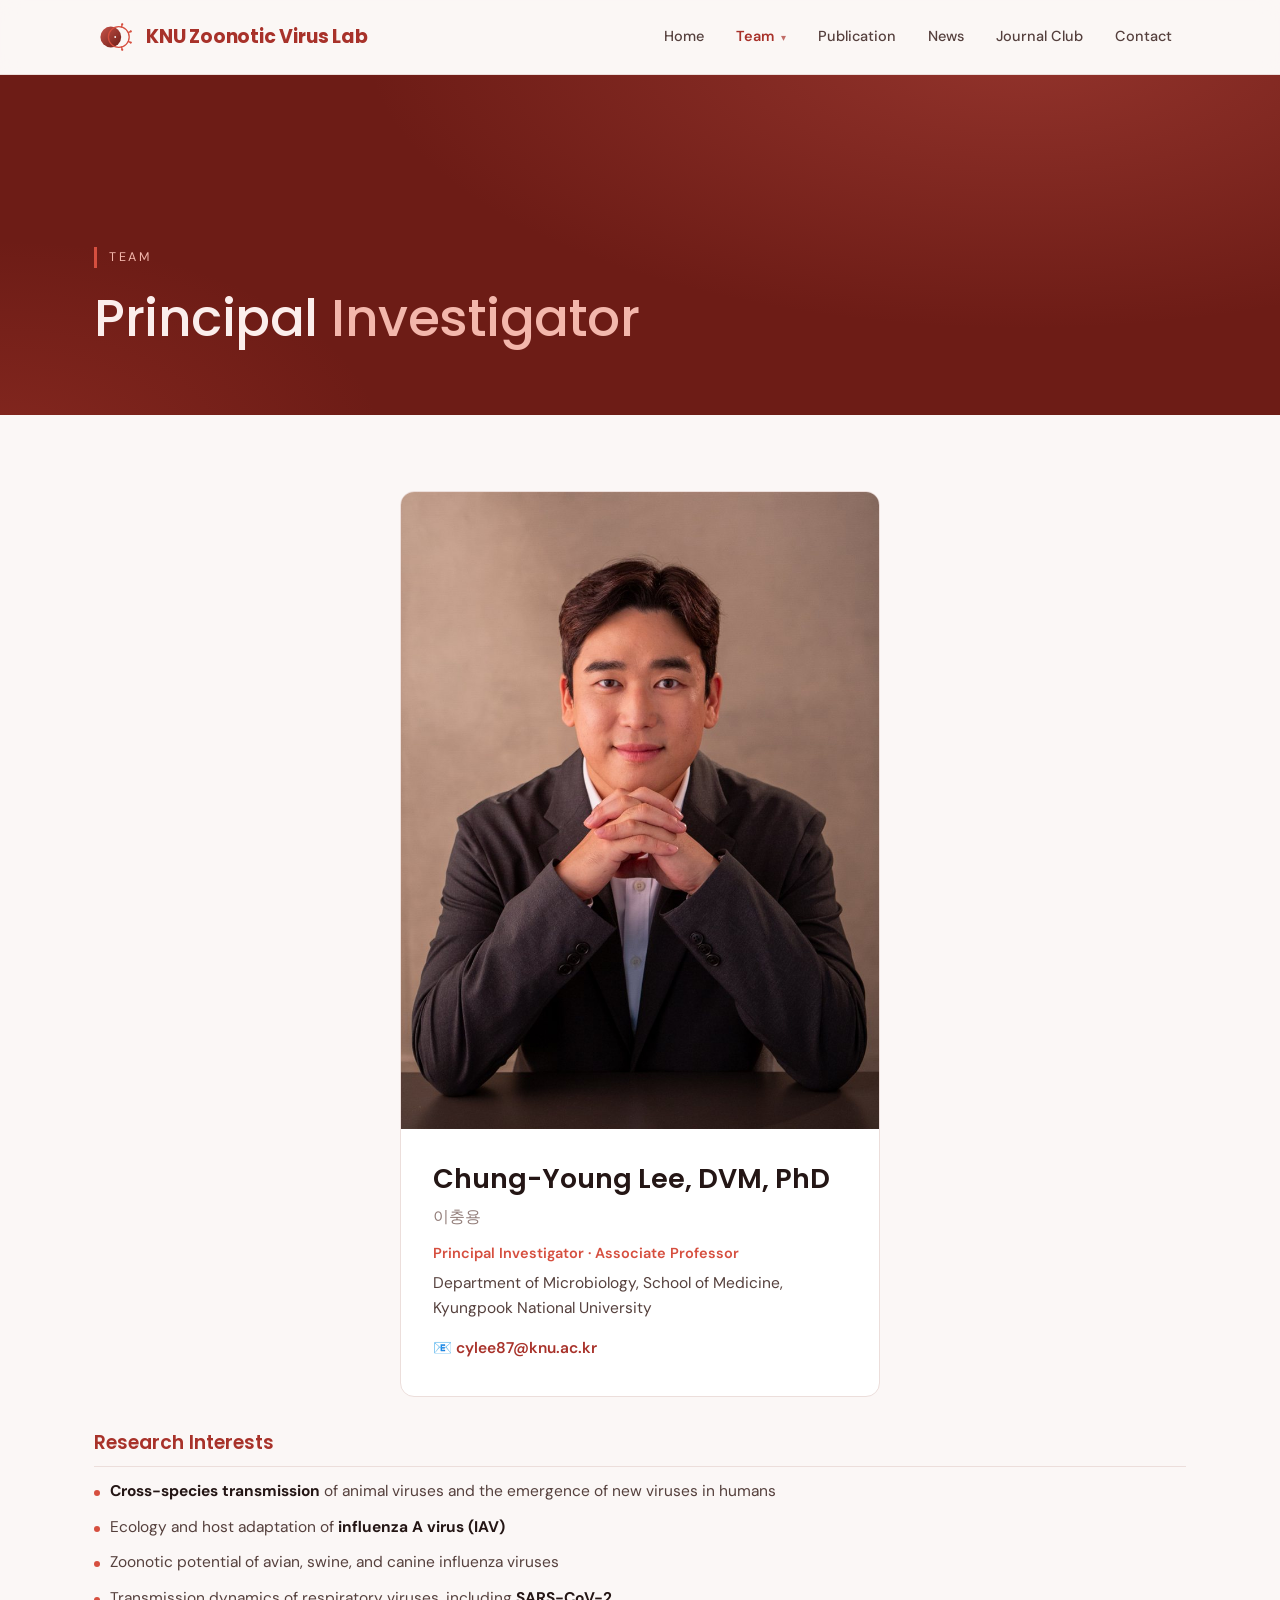
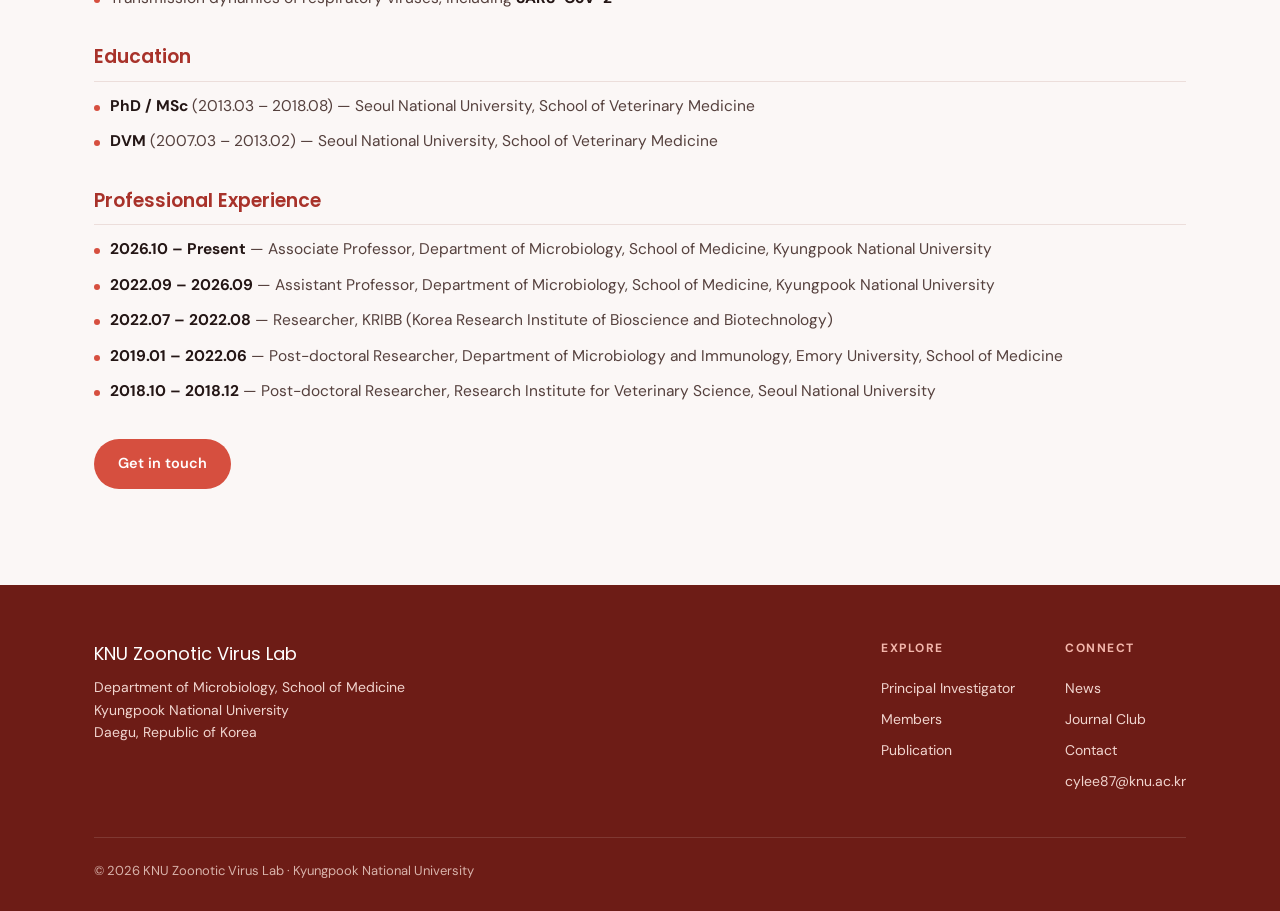
==== commit dab08ac4: "news" ====
--- a/about.html
+++ b/about.html
@@ -51,7 +51,7 @@
       <div class="pi-info">
         <h2>Chung-Young Lee, DVM, PhD</h2>
         <div class="pi-ko">이충용</div>
-        <div class="pi-role">Principal Investigator · Assistant Professor</div>
+        <div class="pi-role">Principal Investigator · Associate Professor</div>
         <div class="pi-aff">Department of Microbiology, School of Medicine,<br>Kyungpook National University</div>
         <div class="pi-contact">
           <span>📧 <a href="mailto:cylee87@knu.ac.kr">cylee87@knu.ac.kr</a></span>
@@ -80,7 +80,8 @@
     <div class="pi-block reveal">
       <h3>Professional Experience</h3>
       <ul>
-        <li><b>2022.09 – Present</b> — Assistant Professor, Department of Microbiology, School of Medicine, Kyungpook National University</li>
+        <li><b>2026.10 – Present</b> — Associate Professor, Department of Microbiology, School of Medicine, Kyungpook National University</li>
+        <li><b>2022.09 – 2026.09</b> — Assistant Professor, Department of Microbiology, School of Medicine, Kyungpook National University</li>
         <li><b>2022.07 – 2022.08</b> — Researcher, KRIBB (Korea Research Institute of Bioscience and Biotechnology)</li>
         <li><b>2019.01 – 2022.06</b> — Post-doctoral Researcher, Department of Microbiology and Immunology, Emory University, School of Medicine</li>
         <li><b>2018.10 – 2018.12</b> — Post-doctoral Researcher, Research Institute for Veterinary Science, Seoul National University</li>
--- a/assets/css/styles.css
+++ b/assets/css/styles.css
@@ -174,15 +174,41 @@
 
 /* decorative influenza virus particles floating in the hero background */
 .hero-virus-bg { position: absolute; inset: 0; z-index: 0; overflow: hidden; pointer-events: none; }
-.hero-virus-bg .virus { position: absolute; animation: virus-float ease-in-out infinite; }
-.hero-virus-bg .v1 { width: 128px; top: 4%; right: 5%; color: var(--primary-lt); opacity: .16; animation-duration: 11s; }
-.hero-virus-bg .v2 { width: 76px; top: 52%; right: 24%; color: var(--accent); opacity: .13; animation-duration: 8s; animation-delay: -2s; }
-.hero-virus-bg .v3 { width: 56px; top: 16%; left: 3%; color: var(--hi); opacity: .18; animation-duration: 10s; animation-delay: -4s; }
-.hero-virus-bg .v4 { width: 96px; bottom: 3%; left: 20%; color: var(--primary); opacity: .12; animation-duration: 12s; animation-delay: -6s; }
-.hero-virus-bg .v5 { width: 44px; bottom: 20%; right: 42%; color: var(--accent); opacity: .14; animation-duration: 7s; animation-delay: -1s; }
-@keyframes virus-float {
-  0%, 100% { transform: translateY(0) rotate(0deg); }
-  50% { transform: translateY(-16px) rotate(10deg); }
+.hero-virus-bg .virus { position: absolute; animation-timing-function: ease-in-out; animation-iteration-count: infinite; }
+.hero-virus-bg .v1 { width: 128px; top: 4%; right: 5%; color: var(--primary-lt); opacity: .17; animation-name: virus-drift-1; animation-duration: 9s; }
+.hero-virus-bg .v2 { width: 76px; top: 52%; right: 24%; color: var(--accent); opacity: .15; animation-name: virus-drift-2; animation-duration: 6.5s; animation-delay: -2s; }
+.hero-virus-bg .v3 { width: 56px; top: 16%; left: 3%; color: var(--hi); opacity: .2; animation-name: virus-drift-3; animation-duration: 8s; animation-delay: -3.5s; }
+.hero-virus-bg .v4 { width: 96px; bottom: 3%; left: 20%; color: var(--primary); opacity: .14; animation-name: virus-drift-4; animation-duration: 10s; animation-delay: -5s; }
+.hero-virus-bg .v5 { width: 44px; bottom: 20%; right: 42%; color: var(--accent); opacity: .16; animation-name: virus-drift-5; animation-duration: 5s; animation-delay: -1s; }
+
+@keyframes virus-drift-1 {
+  0%   { transform: translate(0, 0) rotate(0deg) scale(1); }
+  25%  { transform: translate(18px, -26px) rotate(22deg) scale(1.08); }
+  50%  { transform: translate(-14px, -40px) rotate(-14deg) scale(0.94); }
+  75%  { transform: translate(-24px, -12px) rotate(28deg) scale(1.05); }
+  100% { transform: translate(0, 0) rotate(0deg) scale(1); }
+}
+@keyframes virus-drift-2 {
+  0%   { transform: translate(0, 0) rotate(0deg) scale(1); }
+  30%  { transform: translate(-22px, 18px) rotate(-30deg) scale(1.1); }
+  60%  { transform: translate(16px, 28px) rotate(18deg) scale(0.92); }
+  100% { transform: translate(0, 0) rotate(0deg) scale(1); }
+}
+@keyframes virus-drift-3 {
+  0%   { transform: translate(0, 0) rotate(0deg) scale(1); }
+  50%  { transform: translate(20px, 30px) rotate(180deg) scale(1.1); }
+  100% { transform: translate(0, 0) rotate(360deg) scale(1); }
+}
+@keyframes virus-drift-4 {
+  0%   { transform: translate(0, 0) rotate(0deg) scale(1); }
+  35%  { transform: translate(-20px, -22px) rotate(-20deg) scale(1.07); }
+  70%  { transform: translate(22px, -10px) rotate(16deg) scale(0.95); }
+  100% { transform: translate(0, 0) rotate(0deg) scale(1); }
+}
+@keyframes virus-drift-5 {
+  0%   { transform: translate(0, 0) rotate(0deg) scale(1); }
+  40%  { transform: translate(-26px, -18px) rotate(-35deg) scale(1.12); }
+  100% { transform: translate(0, 0) rotate(0deg) scale(1); }
 }
 @media (max-width: 720px) {
   .hero-virus-bg .v3, .hero-virus-bg .v5 { display: none; }
